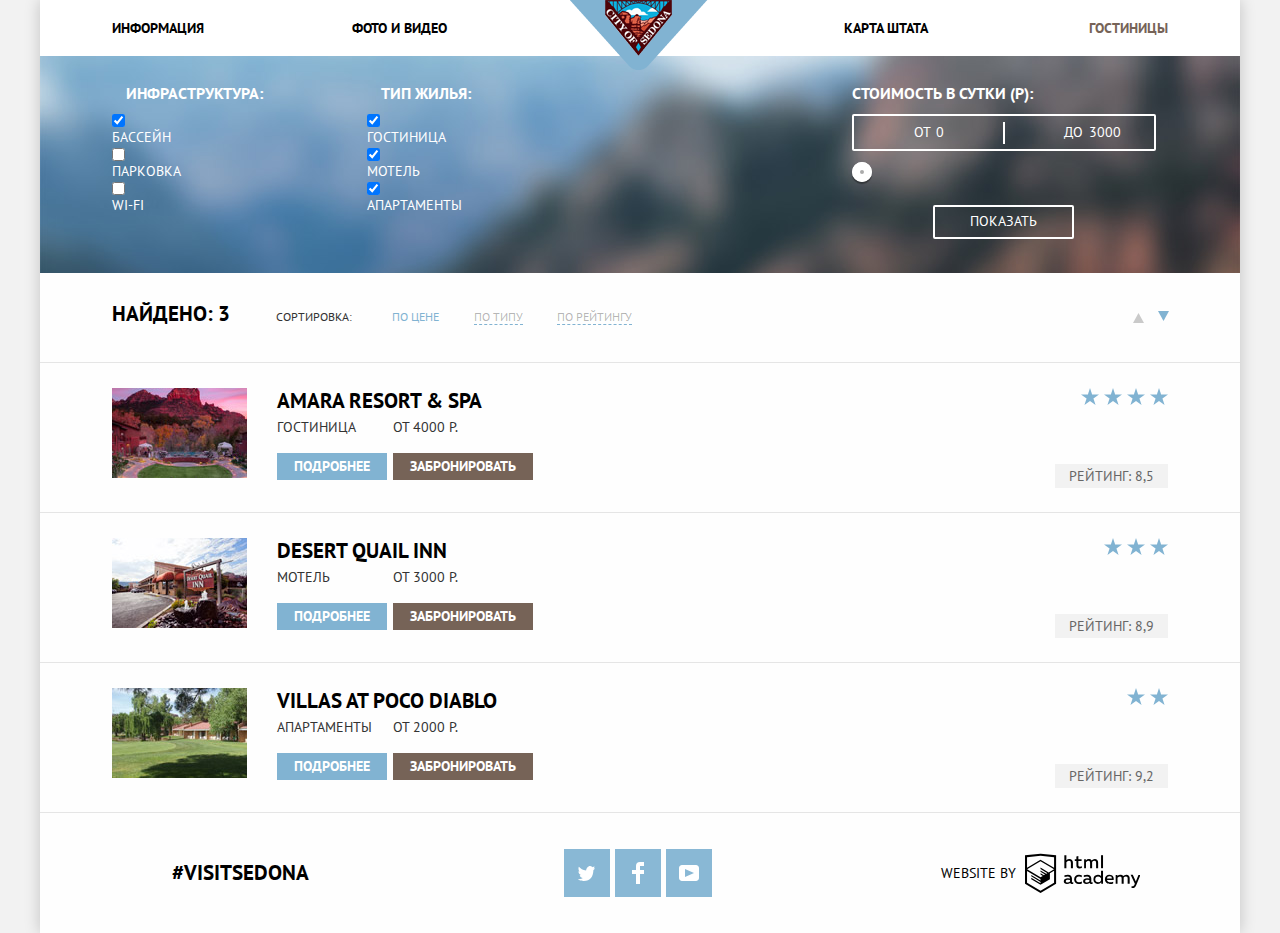
==== catalog.html @ d1bf6f7f "доработала переключатели в каталоге" ====
<!DOCTYPE html>
<html lang="ru">
  <head>
    <meta charset="utf-8">
    <title>HTML Academy: Седона - Каталог</title>
    <link href="https://fonts.googleapis.com/css?family=PT+Sans:400,700&amp;subset=latin,cyrillic" rel="stylesheet" type="text/css">
    <link rel="stylesheet" type="text/css" href="css/style.css">
    <link href="css/normalize.css" rel="stylesheet">
  </head>
  <body>
  	<div class="wrap">
  		<header class="main-header">
  			<nav class="main-nav">
  				<ul class="nav-list">
  					<li class="nav-item"><a href="#">Информация</a></li>
  					<li class="nav-item"><a href="#">Фото и видео</a></li>
  					<li class="nav-item"><a href="#">Карта штата</a></li>
  					<li class="nav-item"><a class="active-url" href="#">Гостиницы</a></li>
  				</ul>
  				<div class="main-logo">
  					<a class="main-header-logo" href="index.html"><img src="img/logo-header.png" width="138" height="70" alt="Логотип"></a>
  				</div>
  			</nav>
  		</header>

      <main class="catalog">
        <section class="filters">
          <h1 class="visually-hidden">Фильтры поиска гостиницы</h1>
          <form class="filter-selection" action="https://echo.htmlacademy.ru" method="post">
            <fieldset>
              <legend>Инфраструктура:</legend>
              <input id="pool" type="checkbox" name="pool" value="Бассейн" checked>
              <label for="pool">Бассейн</label>
              <input id="parking" type="checkbox" name="parking" value="Парковка">
              <label for="parking">Парковка</label>
              <input id="wifi" type="checkbox" name="wifi" value="Wi-Fi">
              <label for="wifi">Wi-Fi</label>
            </fieldset>
            <fieldset>
              <legend>Тип жилья:</legend>
              <input id="hotel" type="checkbox" name="hotel" value="Гостиница" checked>
              <label for="hotel">Гостиница</label>
              <input id="motel" type="checkbox" name="motel" value="Мотель" checked>
              <label for="motel">Мотель</label>
              <input id="apartments" type="checkbox" name="apartments" value="Апартаменты" checked>
              <label for="apartments">Апартаменты</label>
            </fieldset>
            <fieldset>
              <legend>Стоимость в сутки (р):</legend>
                <div class="price-controls">
                  <label class="min-price">от <input type="text" name="min-price" value="0"></label>
                  <label class="max-price">до <input type="text" name="max-price" value="3000"></label>
                </div>
                <div class="range-controls">
                  <div class="scale">
                    <div class="bar"></div>
                  </div>
                  <div class="range-toggle range-toggle-min"></div>
                  <div class="range-toggle range-toggle-max"></div>
                </div>
              <button class="button filter" type="submit">Показать</button>
            </fieldset>
          </form>
        </section>
        <section class="search-parameter">
          <h2 class="visually-hidden">Результаты поиска</h2>
          <div class="found highlight">Найдено: 3</div> 
          <div class="search-characteristic">
            <span>Сортировка:</span>
            <ul class="characteristic-list">
              <li class="characteristic-item"><a class="active-current">По цене</a></li>
              <li class="characteristic-item"><a href="#">По типу</a></li>
              <li class="characteristic-item"><a href="#">По рейтингу</a></li>
            </ul>
            <ul class="toggle-list">
              <li>
                <a class="toggle-up" href="#">
                  <span class="visually-hidden">По возрастанию</span>
                  <svg version="1.1" id="Layer_1" xmlns="http://www.w3.org/2000/svg" xmlns:xlink="http://www.w3.org/1999/xlink" x="0px" y="0px"
                  width="11px" height="10px" viewBox="0 0 11 10" enable-background="new 0 0 11 10" xml:space="preserve">
                   <polygon fill="#cacaca" points="5.5,0 0,10 11,10 "/>
                  </svg>
                </a>
              </li>
              <li>
                <a class="toggle-down current">
                  <span class="visually-hidden">По убыванию</span>
                  <svg version="1.1" id="Layer_1" xmlns="http://www.w3.org/2000/svg" xmlns:xlink="http://www.w3.org/1999/xlink" x="0px" y="0px"
                  width="11px" height="10px" viewBox="0 0 11 10" enable-background="new 0 0 11 10" xml:space="preserve">
                   <polyline fill="#81b3d2" points="5.5,10 0,0 11,0 "/>
                  </svg>
                </a>
              </li>
            </ul>
          </div>
        </section>
        <article class="results">
          <article class="results-item">
            <div class="results-image">
              <img src="img/hotels-1.jpg" width="135" height="90" alt="Фото гостиницы Amara Resort & Spa">
            </div>
            <div class="results-info">
              <h3 class="info-more"><a class="highlight" href="#">Amara Resort & Spa</a>
              </h3>
              <div class="about-hotel">
                <div class="wrap-more">
                  <span>Гостиница</span>
                  <a href="#" class="button more">Подробнее</a>
                </div>
                <div class="wrap-book">
                  <span>От 4000 р.</span>
                  <a href="#" class="button book">Забронировать</a>
                </div>
              </div>
            </div>
            <div class="results-rating">
              <div class="rating-stars">
                <span class="stars-icon"></span>
                <span class="stars-icon"></span>
                <span class="stars-icon"></span>
                <span class="stars-icon"></span>
              </div>
              <div class="rating-total">
                <span>Рейтинг: 8,5</span>
              </div>
            </div>
          </article>  
          <article class="results-item">
            <div class="results-image">
              <img src="img/hotels-2.jpg" width="135" height="90" alt="Фото мотеля Desert Quail Inn">
            </div>
            <div class="results-info">
              <h3 class="info-more"><a class="highlight" href="#">Desert Quail Inn</a>
              </h3>
              <div class="about-hotel">
                <div class="wrap-more">
                  <span>Мотель</span>
                  <a href="#" class="button more">Подробнее</a>
                </div>
                <div class="wrap-book">
                  <span>От 3000 р.</span>
                  <a href="#" class="button book">Забронировать</a>
                </div>
              </div>
            </div>
            <div class="results-rating">
              <div class="rating-stars">
                <span class="stars-icon"></span>
                <span class="stars-icon"></span>
                <span class="stars-icon"></span>
              </div>
              <div class="rating-total">
                <span>Рейтинг: 8,9</span>
              </div>
            </div>
          </article> 
          <article class="results-item">
            <div class="results-image">
              <img src="img/hotels-3.jpg" width="135" height="90" alt="Фото апартаментов Villas at Poco Diablo">
            </div>
            <div class="results-info">
              <h3 class="info-more"><a class="highlight" href="#">Villas at Poco Diablo</a>
              </h3>
              <div class="about-hotel">
                <div class="wrap-more">
                  <span>Апартаменты</span>
                  <a href="#" class="button more">Подробнее</a>
                </div>
                <div class="wrap-book">
                  <span>От 2000 р.</span>
                  <a href="#" class="button book">Забронировать</a>
                </div>
              </div>
            </div>
            <div class="results-rating">
              <div class="rating-stars">
                <span class="stars-icon"></span>
                <span class="stars-icon"></span>
              </div>
              <div class="rating-total">
                <span>Рейтинг: 9,2</span>
              </div>
            </div>
          </article>
        </article>
      </main>

  		<footer class="main-footer">
  			<div class="footer-hashtag highlight">#visitsedona</div>
        <div class="footer-social">
          <a class="social icon-twitter" href="#">
            <svg xmlns="http://www.w3.org/2000/svg" xmlns:xlink="http://www.w3.org/1999/xlink" width="17" height="15" viewBox="0 0 17 15"><title>Twitter</title><path fill="#FFF" d="M10.95.144c1.685-.496 2.984.27 3.577 1.179.673-.231 1.331-.481 2.011-.708a2.345 2.345 0 0 1-.857 1.768c.685.17 1.304-.491 1.304-.491-.169 1-1.006 1.788-1.563 2.024-.231 6.75-3.175 11.217-10.077 11.082h-.446c-.41 0-4.164-.46-4.898-1.887 2.271.196 3.893-.422 4.693-1.177-.96-.3-2.679-.477-2.979-2.95.349.106.564.228 1.19.119C1.705 8.247.374 7.53.448 5.33c.285.328 1.067.536 1.34.472C1.085 5.561-.182 2.442.894.85c1.818 1.854 3.735 3.606 7.152 3.773C8.254 2.33 9.183.793 10.95.144z"/></svg>
          </a>
          <a class="social icon-facebook" href="#">
            <svg xmlns="http://www.w3.org/2000/svg" width="12" height="22" viewBox="0 0 12 22"><title>Facebook</title><path fill="#FFF" d="M12 4V0H8a4 4 0 0 0-4 4v4H0v4h4v10h4V12h4V8H8V4h4z"/></svg>
          </a>
          <a class="social icon-youtube" href="#">
            <svg xmlns="http://www.w3.org/2000/svg" xmlns:xlink="http://www.w3.org/1999/xlink" width="20" height="16" viewBox="0 0 20 16"><title>Youtube</title><path fill="#FFF" d="M17 0H3C1.35 0 0 1.35 0 3v10c0 1.65 1.35 3 3 3h14c1.65 0 3-1.35 3-3V3c0-1.65-1.35-3-3-3zM6.027 11.998V4.002L15.014 8l-8.987 3.998z"/></svg>
          </a>
         </div> 
        <div class="footer-logo">
           <span>Website by</span>
           <a href="https://htmlacademy.ru/intensive/htmlcss">
           <svg class="logo-academy" id="Layer1" width="115" height="41" data-name="Layer 1" xmlns="http://www.w3.org/2000/svg" viewBox="0 0 113 39"><title>logo_name</title><path d="M401.93,351.51a2.07,2.07,0,0,0,.58-0.11v1.4a3.41,3.41,0,0,1-1.24.22,1.75,1.75,0,0,1-1.75-1,5.08,5.08,0,0,1-3.3,1.13c-1.59,0-3.06-.87-3.06-2.68,0-2.24,2.08-2.93,3.9-2.93a11.63,11.63,0,0,1,2.28.26v-0.31c0-1.09-.8-1.86-2.3-1.86a7.79,7.79,0,0,0-3.15.67v-1.79a10.72,10.72,0,0,1,3.35-.58c2.48,0,4,1.18,4,3.83v3.14A0.57,0.57,0,0,0,401.93,351.51Zm-6.76-1.19a1.42,1.42,0,0,0,1.64,1.29,3.56,3.56,0,0,0,2.53-1V349.1a10.21,10.21,0,0,0-1.9-.22C396.34,348.89,395.17,349.23,395.17,350.33Z" transform="translate(-355.09 -323.29)" fill="#000"/><path d="M408.15,343.91a5.29,5.29,0,0,1,2.7.67v1.79a4.28,4.28,0,0,0-2.42-.73,2.89,2.89,0,1,0,0,5.76,5.26,5.26,0,0,0,2.55-.67v1.8a6.58,6.58,0,0,1-2.9.6,4.42,4.42,0,0,1-4.72-4.54A4.54,4.54,0,0,1,408.15,343.91Z" transform="translate(-355.09 -323.29)" fill="#000"/><path d="M420.93,351.51a2.07,2.07,0,0,0,.58-0.11v1.4a3.41,3.41,0,0,1-1.24.22,1.75,1.75,0,0,1-1.75-1,5.08,5.08,0,0,1-3.3,1.13c-1.59,0-3.06-.87-3.06-2.68,0-2.24,2.08-2.93,3.9-2.93a11.63,11.63,0,0,1,2.28.26v-0.31c0-1.09-.8-1.86-2.3-1.86a7.79,7.79,0,0,0-3.15.67v-1.79a10.72,10.72,0,0,1,3.35-.58c2.48,0,4,1.18,4,3.83v3.14A0.57,0.57,0,0,0,420.93,351.51Zm-6.76-1.19a1.42,1.42,0,0,0,1.64,1.29,3.56,3.56,0,0,0,2.53-1V349.1a10.21,10.21,0,0,0-1.9-.22C415.33,348.89,414.17,349.23,414.17,350.33Z" transform="translate(-355.09 -323.29)" fill="#000"/><path d="M431.76,340.14V352.9H430v-1.39a4.07,4.07,0,0,1-3.35,1.62,4.62,4.62,0,0,1,0-9.22,4,4,0,0,1,3.15,1.37v-5.14h2ZM427,345.62a2.9,2.9,0,0,0,0,5.8,3,3,0,0,0,2.79-1.84v-2.13A3.06,3.06,0,0,0,427,345.62Z" transform="translate(-355.09 -323.29)" fill="#000"/><path d="M438.08,343.91c3.48,0,4.68,2.81,4.12,5.34h-6.58c0.22,1.57,1.75,2.22,3.35,2.22a6.41,6.41,0,0,0,2.77-.62v1.68a7.5,7.5,0,0,1-3.14.6c-2.68,0-5-1.53-5-4.61A4.39,4.39,0,0,1,438.08,343.91Zm0.09,1.62a2.39,2.39,0,0,0-2.57,2.26h4.85A2.06,2.06,0,0,0,438.17,345.53Z" transform="translate(-355.09 -323.29)" fill="#000"/><path d="M444.19,352.9v-8.75h1.73v1.09a4,4,0,0,1,2.92-1.33,3,3,0,0,1,2.73,1.4,4.33,4.33,0,0,1,3.06-1.4,3.21,3.21,0,0,1,3.32,3.52v5.47h-2v-5.41a1.67,1.67,0,0,0-1.73-1.84,2.94,2.94,0,0,0-2.17,1.18c0,0.2,0,.4,0,0.6v5.47h-2v-5.41a1.67,1.67,0,0,0-1.73-1.84,3.11,3.11,0,0,0-2.32,1.35v5.91h-2Z" transform="translate(-355.09 -323.29)" fill="#000"/><path d="M466.56,344.15h2l-4.1,9.93c-0.95,2.28-2.19,3-3.52,3a5,5,0,0,1-1.15-.15v-1.66a3,3,0,0,0,.89.13c0.95,0,1.66-.67,2.17-2l0.18-.44-4.16-8.82H461l3,6.6Z" transform="translate(-355.09 -323.29)" fill="#000"/><path d="M395.75,324.82v5a4,4,0,0,1,2.83-1.2,3.41,3.41,0,0,1,3.61,3.57v5.41h-2v-5.16a1.9,1.9,0,0,0-2-2.1,3.08,3.08,0,0,0-2.44,1.46v5.8h-2V324.82h2Z" transform="translate(-355.09 -323.29)" fill="#000"/><path d="M407.52,325.71v3.12h3.17v1.71h-3.17v4c0,1.15.53,1.53,1.66,1.53a4.71,4.71,0,0,0,1.77-.35v1.68a7.14,7.14,0,0,1-2.35.38,2.68,2.68,0,0,1-3-2.88v-4.38H404v-1.71h1.57v-2.64Z" transform="translate(-355.09 -323.29)" fill="#000"/><path d="M413.19,337.58v-8.75h1.73v1.09a4,4,0,0,1,2.92-1.33,3,3,0,0,1,2.73,1.4,4.33,4.33,0,0,1,3.06-1.4,3.21,3.21,0,0,1,3.32,3.52v5.47h-2v-5.41a1.67,1.67,0,0,0-1.73-1.84,2.94,2.94,0,0,0-2.17,1.18c0,0.2,0,.4,0,0.6v5.47h-2v-5.41a1.67,1.67,0,0,0-1.73-1.84,3.11,3.11,0,0,0-2.32,1.35v5.91h-2Z" transform="translate(-355.09 -323.29)" fill="#000"/><rect x="74.72" y="1.52" width="1.95" height="12.76" fill="#000"/><path d="M370.53,323.31l-0.16,0-15.28,1.6v28L370.37,362l15.28-9.09v-28Zm13.12,28.45-13.28,7.9-13.28-7.9V340.28l13.22,7.87,0,1.43-9.07-5.4v1.38l9.11,5.47,0,1.46-9.1-5.42v1.38l9.11,5.47h0l9.19-5.5v-1.39h0v-4.52l4.1-2.45v11.67Zm0-13.16L380,340.74h0l-1.68,1-8-4.76v1.38l6.84,4.07-0.06,0-0.15.09-1,.57-5.64-3.36v1.38l4.45,2.65-1.05.7,0,0-3.36-2v1.38l2.21,1.3-2.25,1.35-13.16-7.82,13.17-7.92h0Zm0-1.39-13.35-7.87h0l-13.2,7.86v-10.5l13.28-1.39,13.28,1.39v10.51Z" transform="translate(-355.09 -323.29)" fill="#000"/>
           </svg>
          </a>
        </div>
  		</footer>
  	</div>
  </body>
</html>
---- css/style.css ----
/* pt-sans-regular - latin_cyrillic */
@font-face {
	font-family: 'PT Sans';
	font-style: normal;
	font-weight: 400;
	src: local('PT Sans'), local('PTSans-Regular'),
       url('../fonts/pt-sans-v9-latin_cyrillic-regular.woff2') format('woff2'), /* Chrome 26+, Opera 23+, Firefox 39+ */
       url('../fonts/pt-sans-v9-latin_cyrillic-regular.woff') format('woff'); /* Chrome 6+, Firefox 3.6+, IE 9+, Safari 5.1+ */
}
/* pt-sans-700 - latin_cyrillic */
@font-face {
	font-family: 'PT Sans';
	font-style: normal;
	font-weight: 700;
	src: local('PT Sans Bold'), local('PTSans-Bold'),
       url('../fonts/pt-sans-v9-latin_cyrillic-700.woff2') format('woff2'), /* Chrome 26+, Opera 23+, Firefox 39+ */
       url('../fonts/pt-sans-v9-latin_cyrillic-700.woff') format('woff'); /* Chrome 6+, Firefox 3.6+, IE 9+, Safari 5.1+ */
}

body {
	margin: 0;
	padding: 0;

	font-family: 'PT Sans','Open Sans', sans-serif;
	font-size: 14px;
	font-weight: 400;
	line-height: 21px;
	color: #333333;
	text-transform: uppercase;
	text-align: center;

	background-color: #f2f2f2;
}

.visually-hidden:not(:focus):not(:active),
input[type="checkbox"].visually-hidden,
input[type="radio"].visually-hidden {
  position: absolute;

  width: 1px;
  height: 1px;
  margin: -1px;
  border: 0;
  padding: 0;

  white-space: nowrap;

  clip-path: inset(100%);
  clip: rect(0 0 0 0);
  overflow: hidden;
}


a {
    text-decoration: none;
}

img {
  max-width: 100%;
  height: auto;
}

.nav-list,
.advantage-list,
.characteristic-list,
.toggle-list {
	list-style: none;
	margin: 0;
	padding: 0;
}

.main-nav {
   position: relative;
   width: 1200px;
   box-sizing: border-box;
   min-height: 56px;
   line-height: 26px;
   padding: 15px 72px;
   font-weight: 700;
   color: #000000;

  background-color: #ffffff;
}

.nav-list {
	display: flex;
	flex-wrap: wrap;
}

.nav-item {
	width: 240px;
	text-align: left;
}

.nav-item:nth-child(3) {
	margin-left: auto;
}

.nav-item:nth-child(3),
.nav-item:nth-child(4) {
	text-align: right;
}

.main-logo {
	position: absolute;
	top: 0;
	left: 530px;
	width: 138px;
	height: 70px;
}

.nav-list a,
.info-more a {
	color: #000000;
}

.nav-list a:hover,
.info-more a:hover {
	color: #81b3d2;
}

.nav-list a:active,
.info-more a:active {
	color: rgba(0, 0, 0, 0.3); 
}

a.active-url {
	color: #766357;
}

.wrap{
	min-width: 768px;
	max-width: 1200px;
    margin: 0 auto;
    padding: 0;
    box-shadow: 0 0 15px 0 rgba(0, 1, 1, 0.2);
    
    background-color: #ffffff;
}

.welcome-part {
	display: flex;
	justify-content: center;
	align-items: center;
	width: 1200px;
	min-height: 510px;
	margin-bottom: 60px;

	background-image: 
				url("../img/background-shape.png"),
				url("../img/background-photo.jpg");
	background-repeat:
				no-repeat, no-repeat;
	background-size: 
				100% 57px, auto;
	background-position: 
				center bottom, 0 20%;			
	background-color: #40799f;
}

.description-part {
	display: flex;
	width: 1200px;
	justify-content: center;
	margin-bottom: 40px;
}

.description-part p {
	margin-top: 30px;
}

.highlight {
	font-size: 21px;
	font-weight: 700;
	line-height: 26px;
	color: #000000;
}

.advantage,
.advantage-list {
	display: flex;
	flex-wrap: wrap;
	width: 1200px;
	min-height: 256px;
	box-sizing: border-box;
}

.advantage-text {
	width: 400px;
	min-height: 256px;
	padding: 45px 50px;
	box-sizing: border-box;
}

.advantage-title {
	width: 151px;
	margin: 0 auto 25px auto;
	font-size: 21px;
	font-weight: 700;
	line-height: 21px;
	color: #000000;
}

.advantage-picture {
	display: flex;
	align-items: center;
	width: 800px;
	height: 256px;
	overflow: hidden;
}

.second .advantage-text {
	order: 2;
	padding: 45px 40px;
}

.third-fifth .advantage-text {
	padding: 45px 70.5px;
}

.first .advantage-text,
.second .advantage-text {
	color: #ffffff;

	background-color: #81b3d2;
}

.advantage-description {
	margin-top: 20px;
}

.first .advantage-title,
.second .advantage-title {
	color: #ffffff;
}

.advantage.third-fifth {
	background-color: #eeeeee;
}

li.advantage-text {
	position: relative;
	min-height: 330px;
	padding: 160px 50px 65px;
}

li.advantage-text::before {
	content: "";
	position: absolute;
	top: 60px;
	left: 40%;
	width: 76px;
	height: 76px;
	
	background-repeat: no-repeat;
}

li.advantage-text:first-child::before {
	background-image: url("../img/icon-house.svg");
}

li.advantage-text:nth-child(2)::before {
	background-image: url("../img/icon-food.svg");
}

li.advantage-text:last-child::before  {
	top: 56px;
	left: 42%;
	background-image: url("../img/icon-souvenir.svg");
}

.search-module {
	width: 568px;

	background-color: #ffffff;
}
.housing-search {
	position: relative;
	display: flex;
	flex-direction: column;
	align-items: center;
	width: 1200px;
	min-height: 240px;
	padding-top: 50px;
}

.search-text {
	line-height: 24px;
	margin-top: 23px;
	margin-bottom: 46px;
}
.search-title  {
	font-size: 30px;
	font-weight: 700;
	line-height: 36px;
	color: #000000;
}

.search-form {
	position: absolute;
	width: 568px;
	min-height: 395px;
	padding: 55px;
	background-color: #ffffff;
	box-sizing: border-box;
}

.button {
	display: inline-block;
	vertical-align: middle;
	color: #ffffff;
	text-transform: uppercase;
	padding: 3px 17px;
	border: none;
}

.search-module button[name="search-button"] {
	font-size: 21px;
	font-weight: 700;
	line-height: 26px;
	padding: 30px 139px;
	
	background-color: #766357;
	border: none;
}

.search-module button[name="search-button"]:hover,
a.btn.book:hover {
	background-color: #604e43;
}

.search-module button[name="search-button"]:active,
a.btn.book:active {
	color: rgba(255, 255, 255, 0.3);
	background-color: #503e33;
}

.search-item {
	margin-top: 0;
	margin-bottom: 30px;
	position: relative;
	box-sizing: border-box;
}

.search-form label {
	margin-right: 16px;
}

.search-form label,
.search-form input {
	color: #000000;
	font-size: 14px;
	font-weight: 700;
	line-height: 26px;
}

.search-form input[name="date-entry"],
.search-form input[name="date-departure"] {
	width: 346px;
	height: 38px;
	padding: 6px 13px; 
	color: #000000;
	text-transform: uppercase;
	text-align: left;

	background-color: #f2f2f2;
	box-sizing: border-box;
	border: none;
}

.search-form input[name="date-entry"]:hover,
.search-form input[name="date-departure"]:hover {
	background-color: #ebebeb;
}

.search-form input[name="date-entry"]:active,
.search-form input[name="date-departure"]:active {
	background-color: transparent;
	border: 2px solid #e5e5e5;
}

.icon-calendar svg {
	position: absolute;
	top: 22%;
	right: 2%;
	width: 21px;
	height: 22px;
	fill: #cacaca;
}

.icon-calendar:hover path,
.icon-calendar:hover rect,
.toggle-up:hover polygon{
	fill: #000000;
}

.icon-calendar:active path,
.icon-calendar:active rect,
.toggle-up:active polygon{
	fill: #81b3d2;
}

.modal-wrap {
	display: flex;
	justify-content: space-between;
	flex-wrap: wrap;
	margin-bottom: 54px;
}

.modal-wrap .search-item {
	margin-bottom: 0;
}

label[for="grownup-group"] {
	margin-right: 33px;
}

input[id="grownup-group"],
input[id="children-group"] {
	position: relative;
	width: 120px;
	height: 38px;
	padding: 6px 14px;
	text-align: center;
	background-color: #f2f2f2;
	border: none;
	box-sizing: border-box;
}

button[name="plus"],
button[name="minus"] {
	position: absolute;
	bottom: 0;
	width: 38px;
	height: 38px;
	background-color: transparent;
	border: none;
}

button[name="plus"] {
	right: 0%;
}

button[name="minus"] {
	left: 48%;
}

a.button.highlight{
	width: 458px;
	height: 58px;
	padding: 16px; 
	color: #ffffff;
	
	box-sizing: border-box;
}

a.button.highlight:hover,
a.button:hover {
	background-color: #669ec0;
}

a.button.highlight:active,
a.button:active {
	color: rgba(255, 255, 255, 0.3);

	background-color: #5496bd;
}

.search-map {
	width: 1200px;
	height: 473px;

	background-color: #cbdda9;
	background-image: url("../img/map.jpg");
	background-repeat: no-repeat;
	background-position: 50% 57%;
}

.footer-logo span {
	color: #000000;
	line-height: 21px;
	text-decoration: none;
}
.filters {
	width: 1200px;
	min-height: 217px;
	color: #ffffff;
	padding: 27px 72px; 

	background-color: #44719a;
	background-image: url("../img/filter-background.jpg");
	background-repeat: no-repeat;
	background-position: top;
	box-sizing: border-box;
}

.filter-selection {
	display: flex;
	width: 1056px;
}

.filter-selection fieldset {
	display: flex;
	flex-direction: column;
	align-items: flex-start;
	margin: 0;
	padding: 0;
	width: 255px;
	text-align: left;
 	border: none;
}

.filter-selection fieldset:last-child {
	margin-left: auto;
	width: 330px;
}


.filter-selection legend {
	margin-left: 14px;
	margin-bottom: 10px;
	font-size: 16px;
	font-weight: 700;
}

.price-controls {
	position: relative;
    height: 33px;
    margin-bottom: 20px;
    margin-left: 14px;

    font-size: 0;

    border: 2px solid #ffffff;
    border-radius: 2px;
}

.price-controls::after {
    content: "";
    position: absolute;
    top: 50%;
    left: 50%;

    width: 2px;
    height: 22px;

    background: #ffffff;
    transform: translate(-50%, -50%);
}

.price-controls label {
    display: inline-block;

    font-size: 14px;
    line-height: 30px;
    vertical-align: top;

    cursor: pointer;
}

.price-controls .min-price,
.price-controls .max-price {
    width: 90px;
    padding-left: 60px;
}

.price-controls input {
    width: 50px;
    margin: 0;

    color: inherit;
    font: inherit;

    background: none;
    border: none;
}

.range-controls {
    position: relative;

    margin-bottom: 32px;
    margin-left: 14px;
}

.range-controls .scale {
    height: 2px;

    background: rgba(255, 255, 255, 0.3);
}

.range-controls .bar {
    width: 80%;
    height: 2px;

    background: #ffffff;
}

.range-toggle {
    position: absolute;
    top: -9px;

    width: 4px;
    height: 4px;

    background: #ababab;
    border: 8px solid #ffffff;
    border-radius: 50%;
    box-shadow: 0 2px 1px 0 rgba(0, 1, 1, 0.2);
    cursor: pointer
}

.range-toggle:hover {
    background: #1c4f80;
}

.range-toggle-min {
    left: 0;
}

.range-toggle-max {
    left: 80%;
}

button.button.filter {
	display: block;
    margin: 0 auto;
    padding: 6px 35px 8px;

	border: 2px solid #ffffff;
	background-color: transparent;
	border-radius: 2px;
    cursor: pointer;
}

button.button.filter:hover {
    color: #000000;

    background-color: #ffffff;
}

.search-parameter {
	display: flex;
	align-items: baseline; 
	width: 1200px;
	min-height: 90px;
	padding: 28px 72px 15px;

	font-size: 12px;
	line-height: 18px;
	box-sizing: border-box;
	border-bottom: 1px solid #e5e5e5;
	background-color: #fefefe;
}

.search-parameter .found {
	width: 165px;
	text-align: left;
}

.search-characteristic{
	display: flex;
	width: 895px;
}

.search-characteristic span {
	font-size: 12px;
	line-height: 18px;
	padding-right: 40px;
}

.characteristic-list {
	display: flex;
	justify-content: space-between;
	width: 240px;
} 

ul.characteristic-list a {
	color: rgba(0, 0, 0, 0.3);
	font-size: 12px;
	line-height: 18px;
	text-decoration: none;
}

.characteristic-item a {
	border-bottom: 1px dashed #81b3d2;
}

.characteristic-item a:hover {
	color: #81b3d2;
}

.characteristic-item a:active {
	color: #000000;
	border: none;
}

.characteristic-item a.active-current {
	color: #81b3d2;
	border: none;
}

.toggle-list {
	width: 35px;
	margin-left: auto;
}

.toggle-list li {
	position: relative;
	box-sizing: border-box;
}

a.toggle-up {
	position: absolute;
	top: 2px;
    left: 0px;
    width: 10px;
	height: 11px;
}

a.toggle-down.current {
	position: absolute;
	top: 0px;
    right: 0px;
	width: 10px;
	height: 11px;
}

.results {
	width: 1200px;
	background-color: #fefefe;	
}

.results-item {
	display: flex;
	width: 1200px;
	min-height: 150px;
	padding: 25px 72px; 
	text-align: left;
	box-sizing: border-box;
	border-bottom: 1px solid #e5e5e5;
}

.results-image {
	width: 165px;
}

.results-image img {
	width: 135px;
	height: 90px;
}

.results-info {
	display: flex;
	flex-direction: column;
	flex-wrap: wrap;
	width: 365px;
}

h3.info-more {
	margin-top: 0;
	margin-bottom: 3px;
}

.about-hotel {
	display: flex;
}

.about-hotel span {
	margin-bottom: 15px;
}

.wrap-more,
.wrap-book {
	display: flex;
	flex-direction: column;
	margin-right: 6px;
}

.results-rating {
	display: flex;
	flex-direction: column;
	align-items: flex-end;
	justify-content: space-between;
	margin-left: auto;
	width: 240px;
}

.rating-stars {
	display: flex;
	flex-wrap: wrap;
}

.stars-icon {
	width: 18px;
	height: 17px;
	margin-left: 5px;

	background-image: url("../img/star.svg");
	background-repeat: no-repeat;
}

a.button {
	color: #ffffff;
	font-weight: 700;
	background-color: #81b3d2;
	text-decoration: none;
}

a.button.book {
	background-color: #766357;
}

.rating-total span {
	padding: 3px 14px;
	color: #666666;
	background-color: #f2f2f2;
}

.main-footer {
	display: flex;
	flex-wrap: wrap;
	padding: 36px 0;
	width: 1200px;
	background-color: rgba(254, 254, 254, 0.9);
	box-sizing: border-box;
}

.main-footer div {
	display: flex;
	justify-content: center;
	align-items: center;
	width: 400px;
}

.footer-logo span {
	margin-right: 9px;
}

.footer-logo a {
	width: 115px;
	height: 41px;
}

a.social {
	display: flex;
	align-items: center;
	justify-content: center;
	margin-right: 5px;
	width: 46px;
	height: 48px;

	background-color: #89b8d5;
}

a.social:hover {
	background-color: #669ec0;
}

a.social:active,
a.social:active path { 
 	fill: #88b6d1;
	background-color: #5496bd;
}

.logo-academy:hover path,
.logo-academy:hover rect {
	fill: #88b6d1;
}

.logo-academy:active path,
.logo-academy:active rect {
	fill: #bdbbbc;
}
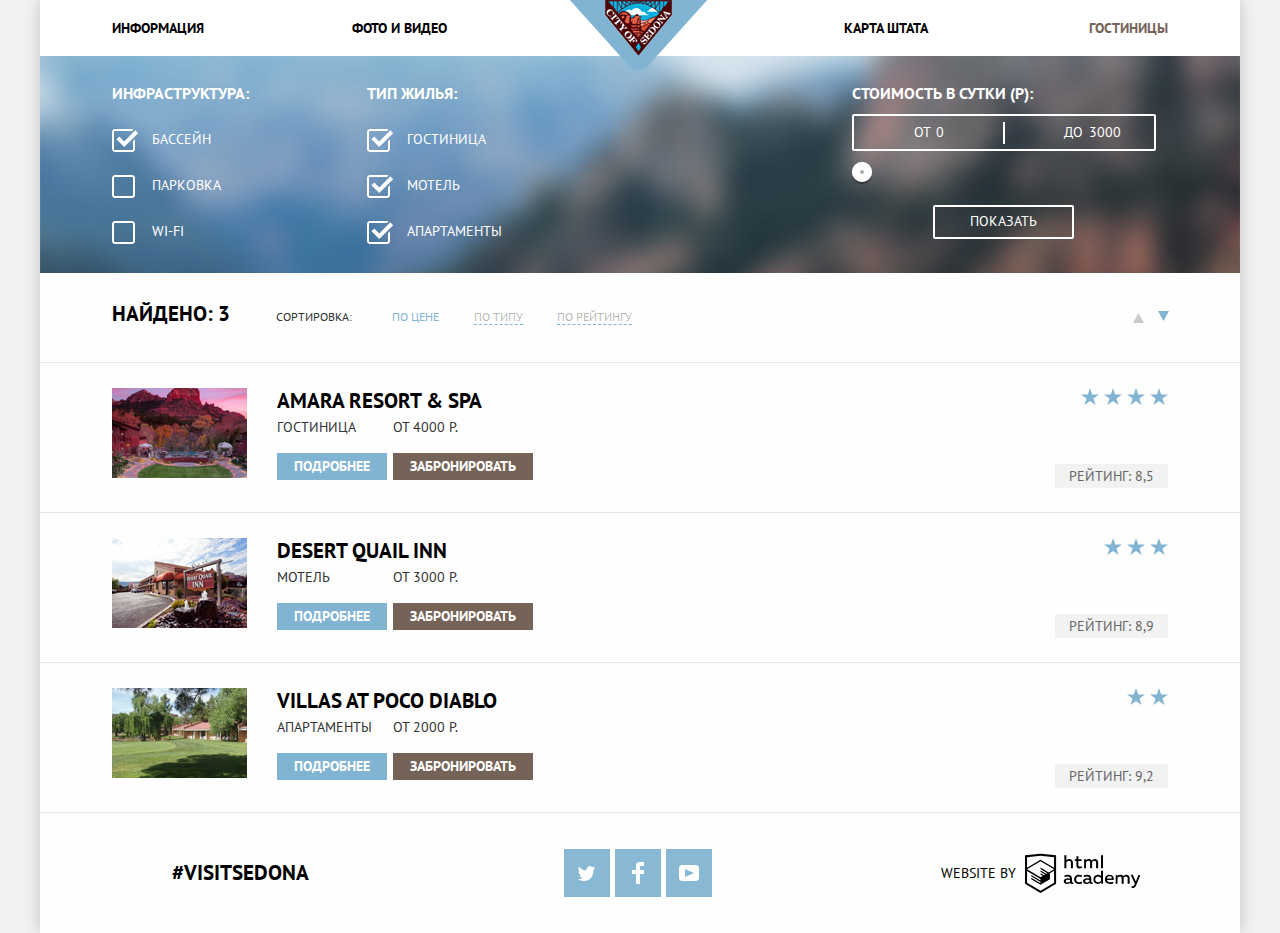
==== commit d6f83310: "доверстала фильтр каталога" ====
--- a/catalog.html
+++ b/catalog.html
@@ -27,25 +27,37 @@
         <section class="filters">
           <h1 class="visually-hidden">Фильтры поиска гостиницы</h1>
           <form class="filter-selection" action="https://echo.htmlacademy.ru" method="post">
-            <fieldset>
+            <fieldset class="infrastructure">
               <legend>Инфраструктура:</legend>
-              <input id="pool" type="checkbox" name="pool" value="Бассейн" checked>
-              <label for="pool">Бассейн</label>
-              <input id="parking" type="checkbox" name="parking" value="Парковка">
-              <label for="parking">Парковка</label>
-              <input id="wifi" type="checkbox" name="wifi" value="Wi-Fi">
-              <label for="wifi">Wi-Fi</label>
+              <div class="filters-wrap">
+                <input type="checkbox" id="pool" name="pool" class="visually-hidden" value="Бассейн" checked>
+                <label for="pool">Бассейн</label>
+              </div>
+              <div class="filters-wrap">
+                <input type="checkbox" id="parking" name="parking" class="visually-hidden" value="Парковка">
+                <label for="parking">Парковка</label>
+              </div>
+              <div class="filters-wrap">
+                <input type="checkbox" id="wifi" name="wifi" class="visually-hidden" value="Wi-Fi">
+                <label for="wifi">Wi-Fi</label>
+              </div>
             </fieldset>
-            <fieldset>
+            <fieldset class="type-house">
               <legend>Тип жилья:</legend>
-              <input id="hotel" type="checkbox" name="hotel" value="Гостиница" checked>
-              <label for="hotel">Гостиница</label>
-              <input id="motel" type="checkbox" name="motel" value="Мотель" checked>
-              <label for="motel">Мотель</label>
-              <input id="apartments" type="checkbox" name="apartments" value="Апартаменты" checked>
-              <label for="apartments">Апартаменты</label>
+              <div class="filters-wrap">
+                <input class="visually-hidden" id="hotel" type="checkbox" name="hotel" value="Гостиница" checked>
+                <label for="hotel">Гостиница</label>
+              </div>
+              <div class="filters-wrap">  
+                <input class="visually-hidden" id="motel" type="checkbox" name="motel" value="Мотель" checked>
+                <label for="motel">Мотель</label>
+              </div>
+              <div class="filters-wrap">  
+                <input class="visually-hidden" id="apartments" type="checkbox" name="apartments" value="Апартаменты" checked>
+                <label for="apartments">Апартаменты</label>
+              </div>
             </fieldset>
-            <fieldset>
+            <fieldset class="filters-cost">
               <legend>Стоимость в сутки (р):</legend>
                 <div class="price-controls">
                   <label class="min-price">от <input type="text" name="min-price" value="0"></label>
@@ -76,7 +88,7 @@
               <li>
                 <a class="toggle-up" href="#">
                   <span class="visually-hidden">По возрастанию</span>
-                  <svg version="1.1" id="Layer_1" xmlns="http://www.w3.org/2000/svg" xmlns:xlink="http://www.w3.org/1999/xlink" x="0px" y="0px"
+                  <svg version="1.1" xmlns="http://www.w3.org/2000/svg" xmlns:xlink="http://www.w3.org/1999/xlink" x="0px" y="0px"
                   width="11px" height="10px" viewBox="0 0 11 10" enable-background="new 0 0 11 10" xml:space="preserve">
                    <polygon fill="#cacaca" points="5.5,0 0,10 11,10 "/>
                   </svg>
@@ -85,7 +97,7 @@
               <li>
                 <a class="toggle-down current">
                   <span class="visually-hidden">По убыванию</span>
-                  <svg version="1.1" id="Layer_1" xmlns="http://www.w3.org/2000/svg" xmlns:xlink="http://www.w3.org/1999/xlink" x="0px" y="0px"
+                  <svg version="1.1" xmlns="http://www.w3.org/2000/svg" xmlns:xlink="http://www.w3.org/1999/xlink" x="0px" y="0px"
                   width="11px" height="10px" viewBox="0 0 11 10" enable-background="new 0 0 11 10" xml:space="preserve">
                    <polyline fill="#81b3d2" points="5.5,10 0,0 11,0 "/>
                   </svg>
@@ -95,6 +107,7 @@
           </div>
         </section>
         <article class="results">
+          <h2 class="visually-hidden">Найденные варианты</h2>
           <article class="results-item">
             <div class="results-image">
               <img src="img/hotels-1.jpg" width="135" height="90" alt="Фото гостиницы Amara Resort & Spa">
@@ -189,13 +202,22 @@
   			<div class="footer-hashtag highlight">#visitsedona</div>
         <div class="footer-social">
           <a class="social icon-twitter" href="#">
-            <svg xmlns="http://www.w3.org/2000/svg" xmlns:xlink="http://www.w3.org/1999/xlink" width="17" height="15" viewBox="0 0 17 15"><title>Twitter</title><path fill="#FFF" d="M10.95.144c1.685-.496 2.984.27 3.577 1.179.673-.231 1.331-.481 2.011-.708a2.345 2.345 0 0 1-.857 1.768c.685.17 1.304-.491 1.304-.491-.169 1-1.006 1.788-1.563 2.024-.231 6.75-3.175 11.217-10.077 11.082h-.446c-.41 0-4.164-.46-4.898-1.887 2.271.196 3.893-.422 4.693-1.177-.96-.3-2.679-.477-2.979-2.95.349.106.564.228 1.19.119C1.705 8.247.374 7.53.448 5.33c.285.328 1.067.536 1.34.472C1.085 5.561-.182 2.442.894.85c1.818 1.854 3.735 3.606 7.152 3.773C8.254 2.33 9.183.793 10.95.144z"/></svg>
+            <span class="visually-hidden">Twitter</span>
+            <svg xmlns="http://www.w3.org/2000/svg" xmlns:xlink="http://www.w3.org/1999/xlink" width="17" height="15" viewBox="0 0 17 15">
+              <path fill="#FFF" d="M10.95.144c1.685-.496 2.984.27 3.577 1.179.673-.231 1.331-.481 2.011-.708a2.345 2.345 0 0 1-.857 1.768c.685.17 1.304-.491 1.304-.491-.169 1-1.006 1.788-1.563 2.024-.231 6.75-3.175 11.217-10.077 11.082h-.446c-.41 0-4.164-.46-4.898-1.887 2.271.196 3.893-.422 4.693-1.177-.96-.3-2.679-.477-2.979-2.95.349.106.564.228 1.19.119C1.705 8.247.374 7.53.448 5.33c.285.328 1.067.536 1.34.472C1.085 5.561-.182 2.442.894.85c1.818 1.854 3.735 3.606 7.152 3.773C8.254 2.33 9.183.793 10.95.144z"/>
+            </svg>
           </a>
           <a class="social icon-facebook" href="#">
-            <svg xmlns="http://www.w3.org/2000/svg" width="12" height="22" viewBox="0 0 12 22"><title>Facebook</title><path fill="#FFF" d="M12 4V0H8a4 4 0 0 0-4 4v4H0v4h4v10h4V12h4V8H8V4h4z"/></svg>
+            <span class="visually-hidden">Facebook</span>
+            <svg xmlns="http://www.w3.org/2000/svg" width="12" height="22" viewBox="0 0 12 22">
+              <path fill="#FFF" d="M12 4V0H8a4 4 0 0 0-4 4v4H0v4h4v10h4V12h4V8H8V4h4z"/>
+            </svg>
           </a>
           <a class="social icon-youtube" href="#">
-            <svg xmlns="http://www.w3.org/2000/svg" xmlns:xlink="http://www.w3.org/1999/xlink" width="20" height="16" viewBox="0 0 20 16"><title>Youtube</title><path fill="#FFF" d="M17 0H3C1.35 0 0 1.35 0 3v10c0 1.65 1.35 3 3 3h14c1.65 0 3-1.35 3-3V3c0-1.65-1.35-3-3-3zM6.027 11.998V4.002L15.014 8l-8.987 3.998z"/></svg>
+            <span class="visually-hidden">Youtube</span>
+            <svg xmlns="http://www.w3.org/2000/svg" xmlns:xlink="http://www.w3.org/1999/xlink" width="20" height="16" viewBox="0 0 20 16">
+              <path fill="#FFF" d="M17 0H3C1.35 0 0 1.35 0 3v10c0 1.65 1.35 3 3 3h14c1.65 0 3-1.35 3-3V3c0-1.65-1.35-3-3-3zM6.027 11.998V4.002L15.014 8l-8.987 3.998z"/>
+            </svg>
           </a>
          </div> 
         <div class="footer-logo">
--- a/css/style.css
+++ b/css/style.css
@@ -18,6 +18,7 @@
 }
 
 body {
+	position: relative;
 	margin: 0;
 	padding: 0;
 
@@ -412,13 +413,17 @@
 }
 
 label[for="grownup-group"] {
-	margin-right: 33px;
+	margin-right: 35px;
+}
+
+label[for="children-group"] {
+	margin-right: 25px;
 }
 
 input[id="grownup-group"],
 input[id="children-group"] {
 	position: relative;
-	width: 120px;
+	width: 114px;
 	height: 38px;
 	padding: 6px 14px;
 	text-align: center;
@@ -439,10 +444,42 @@
 
 button[name="plus"] {
 	right: 0%;
+	top: 5%;
 }
 
 button[name="minus"] {
-	left: 48%;
+	left: 50%;
+}
+
+button[name="minus"].children {
+	left: 37%;
+}
+
+button[name="minus"]::before,
+button[name="plus"]::before,
+button[name="plus"]::after {
+	content: "";
+	display: block;
+	width: 12px;
+	height: 3px;
+	margin: 0 auto;
+	background-color: #a9a9a9;
+}
+
+button[name="plus"]::after {
+    transform: rotate(90deg) translate(-3px);
+}
+
+button[name="minus"]:hover::before,
+button[name="plus"]:hover::before,
+button[name="plus"]:hover::after {
+	background-color: #000000;
+}
+
+button[name="minus"]:active::before,
+button[name="plus"]:active::before,
+button[name="plus"]:active::after {
+	background-color: #81b3d2;
 }
 
 a.button.highlight{
@@ -468,19 +505,15 @@
 
 .search-map {
 	width: 1200px;
-	height: 473px;
+	height: 593px;
 
 	background-color: #cbdda9;
 	background-image: url("../img/map.jpg");
 	background-repeat: no-repeat;
-	background-position: 50% 57%;
-}
-
-.footer-logo span {
-	color: #000000;
-	line-height: 21px;
-	text-decoration: none;
-}
+	background-position: 50% 100%;
+}
+
+
 .filters {
 	width: 1200px;
 	min-height: 217px;
@@ -510,18 +543,73 @@
  	border: none;
 }
 
-.filter-selection fieldset:last-child {
+fieldset.filters-cost {
 	margin-left: auto;
 	width: 330px;
 }
 
-
-.filter-selection legend {
+.infrastructure legend,
+.type-house  legend,
+.filters-cost legend {
+	font-size: 16px;
+	font-weight: 700;
+	margin-bottom: 25px;
+}
+
+.filters-cost legend {
 	margin-left: 14px;
 	margin-bottom: 10px;
-	font-size: 16px;
-	font-weight: 700;
-}
+	
+}
+
+.filters-wrap {
+	position: relative;
+	margin-bottom: 25px;
+
+	box-sizing: border-box;
+}
+
+.filters-wrap:last-child {
+	margin-bottom: 0;
+}
+
+.infrastructure label,
+.type-house label {
+	padding-left: 40px;
+	cursor: pointer;
+}
+
+.filters-wrap input[ type="checkbox"] + label::before {
+	content: "";
+	position: absolute;
+	left: 0;
+	width: 23px;
+	height: 23px;
+
+	background-image: url("../img/checkbox-off.svg");
+	background-repeat: no-repeat;
+}
+
+.filters-wrap input[ type="checkbox"]:checked + label::before {
+	content: "";
+	position: absolute;
+	left: 0;
+	width: 27px;
+	height: 23px;
+
+	background-image: url("../img/checkbox-on.svg");
+	background-repeat: no-repeat;
+}
+
+.filters-wrap input[ type="checkbox"]:focus + label::before {
+	outline: thin dotted;
+	outline: 5px auto -webkit-focus-ring-color;
+}
+
+.filters-wrap input[ type="checkbox"]:disabled + label::before {
+	opacity: 0.3;
+}
+
 
 .price-controls {
 	position: relative;
@@ -821,8 +909,15 @@
 	flex-wrap: wrap;
 	padding: 36px 0;
 	width: 1200px;
-	background-color: rgba(254, 254, 254, 0.9);
-	box-sizing: border-box;
+	background-color: #fefefe;
+	box-sizing: border-box;
+}
+
+.main-footer.index {
+	position: absolute;
+	bottom: 0;
+
+	opacity: 0.9;
 }
 
 .main-footer div {
@@ -834,6 +929,9 @@
 
 .footer-logo span {
 	margin-right: 9px;
+	color: #000000;
+	line-height: 21px;
+	text-decoration: none;
 }
 
 .footer-logo a {
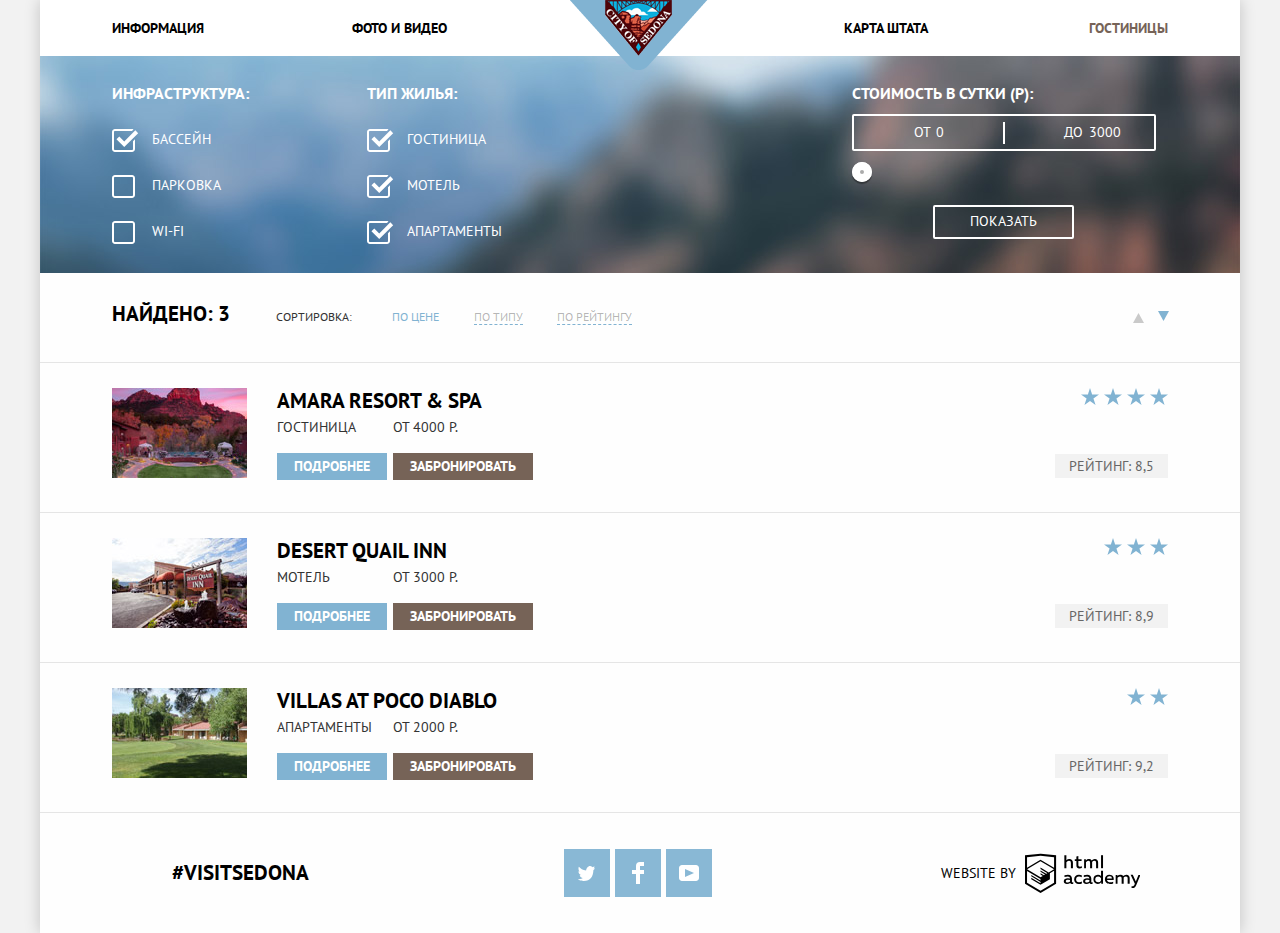
==== commit 5e851652: "добавила настройки для карты, настроила открытие и закрытие формы" ====
--- a/catalog.html
+++ b/catalog.html
@@ -15,7 +15,7 @@
   					<li class="nav-item"><a href="#">Информация</a></li>
   					<li class="nav-item"><a href="#">Фото и видео</a></li>
   					<li class="nav-item"><a href="#">Карта штата</a></li>
-  					<li class="nav-item"><a class="active-url" href="#">Гостиницы</a></li>
+  					<li class="nav-item"><a class="active-url">Гостиницы</a></li>
   				</ul>
   				<div class="main-logo">
   					<a class="main-header-logo" href="index.html"><img src="img/logo-header.png" width="138" height="70" alt="Логотип"></a>
--- a/css/style.css
+++ b/css/style.css
@@ -271,6 +271,8 @@
 }
 
 .search-module {
+	position: relative;
+	z-index: 3;
 	width: 568px;
 
 	background-color: #ffffff;
@@ -298,12 +300,17 @@
 }
 
 .search-form {
+	display: none;
 	position: absolute;
 	width: 568px;
 	min-height: 395px;
 	padding: 55px;
 	background-color: #ffffff;
 	box-sizing: border-box;
+}
+
+.form-show {
+  display: block;
 }
 
 .button {
@@ -513,6 +520,12 @@
 	background-position: 50% 100%;
 }
 
+.search-map iframe {
+  position: relative;
+  z-index: 1;
+
+  border: none;
+}
 
 .filters {
 	width: 1200px;
@@ -898,6 +911,10 @@
 	background-color: #766357;
 }
 
+.rating-total {
+	margin-bottom: 10px;
+}
+
 .rating-total span {
 	padding: 3px 14px;
 	color: #666666;
@@ -915,6 +932,7 @@
 
 .main-footer.index {
 	position: absolute;
+	z-index: 2;
 	bottom: 0;
 
 	opacity: 0.9;
